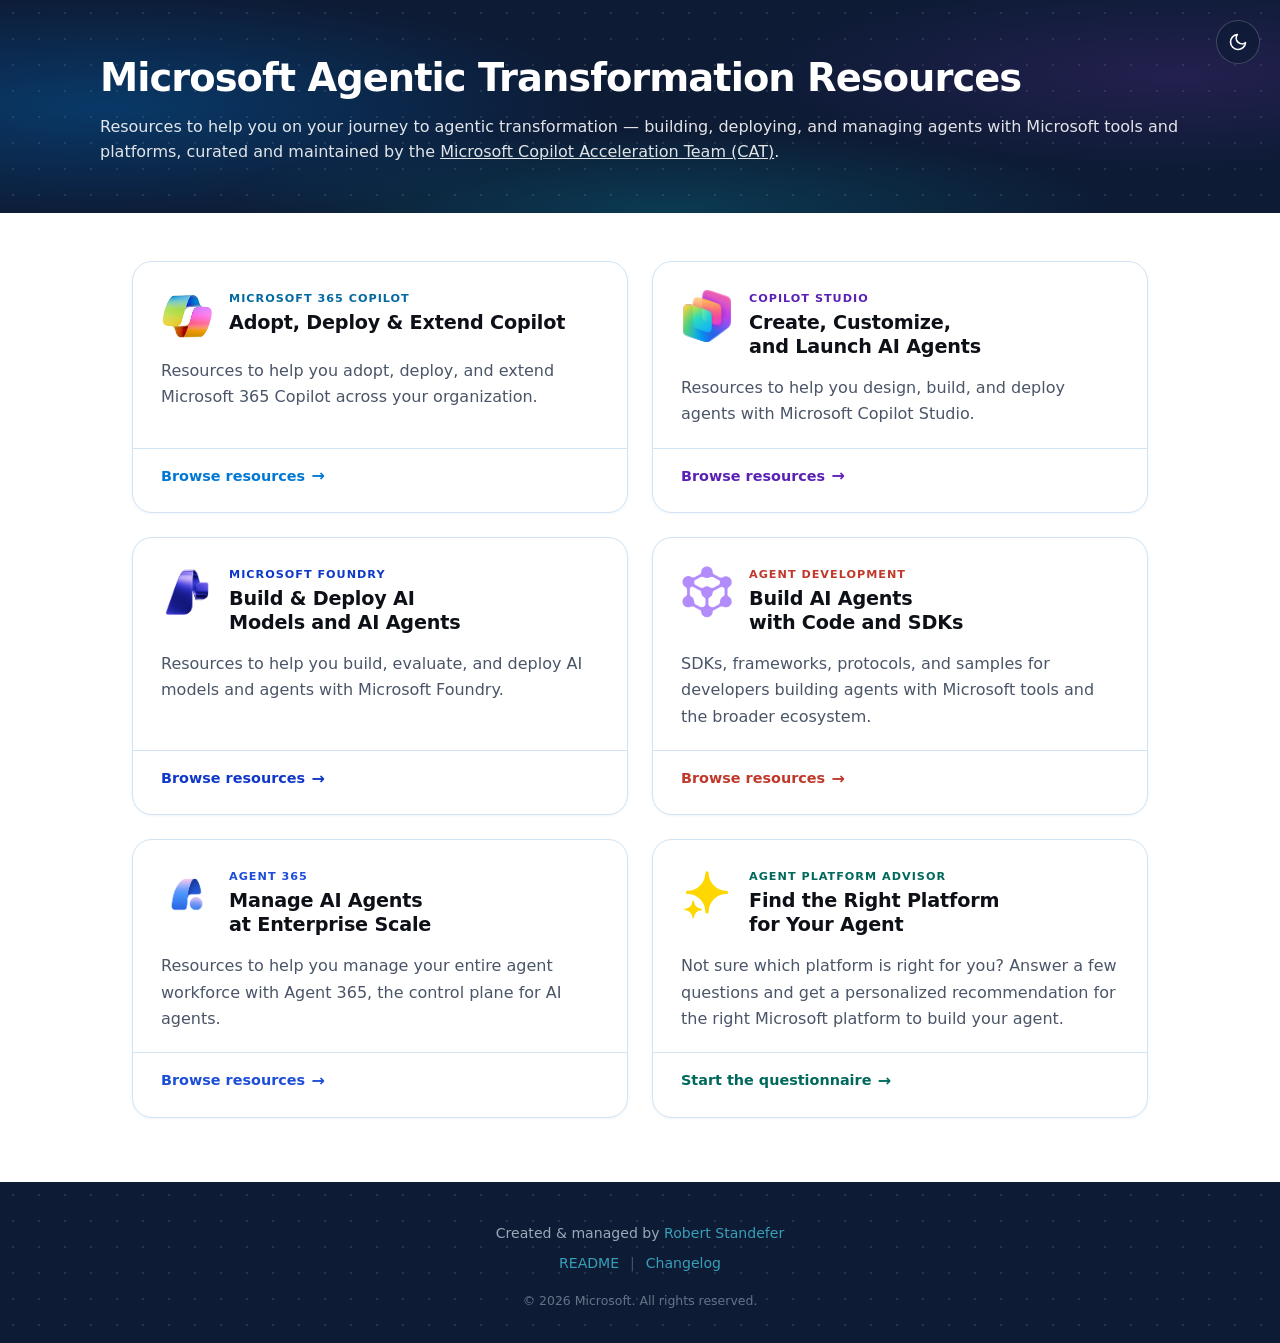
==== index.html @ a036c4fd "style(design): FINDING-002 — replace fake CTA pills with real link affordance The .cta-badge was a d" ====
<!DOCTYPE html>
<html lang="en">
<head>
  <meta charset="UTF-8" />
  <meta name="viewport" content="width=device-width, initial-scale=1.0" />
  <title>Microsoft Agent Resources</title>
  <meta name="description" content="Curated resources for Microsoft 365 Copilot, Copilot Studio, Agent 365, and agent developers." />

  <!-- Open Graph -->
  <meta property="og:type"        content="website" />
  <meta property="og:url"         content="https://microsoft.github.io/agent-resources/" />
  <meta property="og:site_name"   content="Microsoft Agent Resources" />
  <meta property="og:title"       content="Microsoft Agent Resources" />
  <meta property="og:description" content="Your one-stop hub for Microsoft AI agent resources. Transform your organization with Microsoft 365 Copilot, design and deploy custom agents with Copilot Studio, build and deploy AI models with Microsoft Foundry, build agents with SDKs and frameworks, and manage your entire agent workforce at enterprise scale with Agent 365." />
  <meta name="image" property="og:image"       content="https://microsoft.github.io/agent-resources/images/og-image-v2.png" />
  <meta property="og:image:width"  content="1200" />
  <meta property="og:image:height" content="630" />
  <meta property="og:image:alt"   content="Microsoft Agent Resources — Microsoft 365 Copilot, Copilot Studio, Microsoft Foundry, Agent Development, Agent 365" />
  <meta property="og:locale"      content="en_US" />

  <!-- Twitter Card -->
  <meta name="twitter:card"        content="summary_large_image" />
  <meta name="twitter:title"       content="Microsoft Agent Resources" />
  <meta name="twitter:description" content="Your one-stop hub for Microsoft AI agent resources. Transform your organization with Microsoft 365 Copilot, design and deploy custom agents with Copilot Studio, build and deploy AI models with Microsoft Foundry, build agents with SDKs and frameworks, and manage your entire agent workforce at enterprise scale with Agent 365." />
  <meta name="twitter:image"       content="https://microsoft.github.io/agent-resources/images/og-image-v2.png" />
  <meta name="twitter:image:alt"   content="Microsoft Agent Resources — Microsoft 365 Copilot, Copilot Studio, Microsoft Foundry, Agent Development, Agent 365" />
  <link rel="icon" href="favicon.ico" sizes="any" />
  <link rel="stylesheet" href="assets/css/styles.css" />
  <script src="assets/js/theme-toggle.js"></script>
  <script type="text/javascript">
    (function(c,l,a,r,i,t,y){
        c[a]=c[a]||function(){(c[a].q=c[a].q||[]).push(arguments)};
        t=l.createElement(r);t.async=1;t.src="https://www.clarity.ms/tag/"+i;
        y=l.getElementsByTagName(r)[0];y.parentNode.insertBefore(t,y);
    })(window, document, "clarity", "script", "vww8174qn2");
</script>
</head>
<body>

  <!-- Site Controls (theme toggle + menu) -->
  <div class="site-controls">
    <button id="theme-toggle" class="theme-toggle" aria-label="Switch to dark mode">
      <svg class="icon-moon" xmlns="http://www.w3.org/2000/svg" fill="none" viewBox="0 0 24 24" stroke="currentColor" stroke-width="2">
        <path stroke-linecap="round" stroke-linejoin="round" d="M21 12.79A9 9 0 1111.21 3a7 7 0 009.79 9.79z"/>
      </svg>
      <svg class="icon-sun" xmlns="http://www.w3.org/2000/svg" fill="none" viewBox="0 0 24 24" stroke="currentColor" stroke-width="2" style="display:none">
        <path stroke-linecap="round" stroke-linejoin="round" d="M12 3v1m0 16v1m8.66-13.66l-.71.71M4.05 19.95l-.71.71M21 12h-1M4 12H3m16.66 7.66l-.71-.71M4.05 4.05l-.71-.71M16 12a4 4 0 11-8 0 4 4 0 018 0z"/>
      </svg>
    </button>
  </div>

  <!-- Hero -->
  <header class="hero">
    <div class="hero-inner">
      <!-- <span class="hero-eyebrow">Microsoft Agent Resources</span>  -->
      <h1>Microsoft Agentic Transformation Resources</h1>
      <p>Resources to help you on your journey to agentic transformation &mdash; building, deploying, and managing agents with Microsoft tools and platforms,
        curated and maintained by the <a href="https://aka.ms/wearecat">Microsoft Copilot Acceleration Team (CAT)</a>.
      </p>
    </div>
  </header>

  <!-- Cards -->
  <main>
    

    <div class="cards">

      <!-- M365 Copilot -->
      <a class="card card-m365copilot" href="m365-copilot/" target="_blank" rel="noopener">
        <div class="card-body">
          <div class="card-header">
            <div class="card-icon"><img src="images/copilot-icon.png" alt="Microsoft 365 Copilot" /></div>
            <div class="card-title-group">
              <span class="card-eyebrow">Microsoft 365 Copilot</span>
              <h2 class="card-title">Adopt, Deploy &amp; Extend Copilot</h2>
            </div>
          </div>
          <p class="card-desc">
            Resources to help you adopt, deploy, and extend
Microsoft 365 Copilot across your organization. 
          </p>
        </div>
        <div class="card-cta">
          <span class="cta-link">Browse resources <span class="cta-arrow" aria-hidden="true">&rarr;</span></span>
        </div>
      </a>

      <!-- Copilot Studio -->
      <a class="card card-copilot-studio" href="copilot-studio/" target="_blank" rel="noopener">
        <div class="card-body">
          <div class="card-header">
            <div class="card-icon"><img src="images/copilot-studio-icon.png" alt="Copilot Studio" /></div>
            <div class="card-title-group">
              <span class="card-eyebrow">Copilot Studio</span>
              <h2 class="card-title">Create, Customize, and Launch AI Agents</h2>
            </div>
          </div>
          <p class="card-desc">
            Resources to help you design, build, and deploy agents with Microsoft Copilot Studio. 
          </p>
        </div>
        <div class="card-cta">
          <span class="cta-link">Browse resources <span class="cta-arrow" aria-hidden="true">&rarr;</span></span>
        </div>
      </a>

      <!-- Microsoft Foundry -->
      <a class="card card-foundry" href="microsoft-foundry/" target="_blank" rel="noopener">
        <div class="card-body">
          <div class="card-header">
            <div class="card-icon"><img src="images/foundry-icon.png" alt="Microsoft Foundry" /></div>
            <div class="card-title-group">
              <span class="card-eyebrow">Microsoft Foundry</span>
              <h2 class="card-title">Build &amp; Deploy AI Models and AI Agents</h2>
            </div>
          </div>
          <p class="card-desc">
            Resources to help you build, evaluate, and deploy AI models and agents with Microsoft Foundry.
          </p>
        </div>
        <div class="card-cta">
          <span class="cta-link">Browse resources <span class="cta-arrow" aria-hidden="true">&rarr;</span></span>
        </div>
      </a>

      <!-- Build Agents -->
      <a class="card card-build-agents" href="develop-agents/" target="_blank" rel="noopener">
        <div class="card-body">
          <div class="card-header">
            <div class="card-icon"><img src="images/agent-framework-icon.png" alt="Build AI Agents" /></div>
            <div class="card-title-group">
              <span class="card-eyebrow">Agent Development</span>
              <h2 class="card-title">Build AI Agents with Code and SDKs</h2>
            </div>
          </div>
          <p class="card-desc">
            SDKs, frameworks, protocols, and samples for developers building agents with Microsoft tools and the broader ecosystem.
          </p>
        </div>
        <div class="card-cta">
          <span class="cta-link">Browse resources <span class="cta-arrow" aria-hidden="true">&rarr;</span></span>
        </div>
      </a>

      <!-- Agent 365 -->
      <a class="card card-agent365" href="agent365/" target="_blank" rel="noopener">
        <div class="card-body">
          <div class="card-header">
            <div class="card-icon"><img src="images/agent365-icon.png" alt="Agent 365" /></div>
            <div class="card-title-group">
              <span class="card-eyebrow">Agent 365</span>
              <h2 class="card-title">Manage AI Agents at Enterprise Scale</h2>
            </div>
          </div>
          <p class="card-desc">
            Resources to help you manage your entire agent workforce with Agent 365, the control plane for AI agents.
          </p>
        </div>
        <div class="card-cta">
          <span class="cta-link">Browse resources <span class="cta-arrow" aria-hidden="true">&rarr;</span></span>
        </div>
      </a>

      <!-- Agent Platform Advisor -->
      <a class="card card-platform-advisor" href="https://microsoft.github.io/AgentPlatformAdvisor/" target="_blank" rel="noopener">
        <div class="card-body">
          <div class="card-header">
            <div class="card-icon">
              <svg width="52" height="52" viewBox="0 0 24 24" fill="#ffd700" xmlns="http://www.w3.org/2000/svg" aria-hidden="true">
                <path d="M12 1.5a.75.75 0 0 1 .75.75 8.25 8.25 0 0 0 8.25 8.25.75.75 0 0 1 0 1.5 8.25 8.25 0 0 0-8.25 8.25.75.75 0 0 1-1.5 0 8.25 8.25 0 0 0-8.25-8.25.75.75 0 0 1 0-1.5 8.25 8.25 0 0 0 8.25-8.25A.75.75 0 0 1 12 1.5zM5.625 15a.375.375 0 0 1 .375.375 3.375 3.375 0 0 0 3.375 3.375.375.375 0 0 1 0 .75A3.375 3.375 0 0 0 6 22.875a.375.375 0 0 1-.75 0A3.375 3.375 0 0 0 1.875 19.5a.375.375 0 0 1 0-.75A3.375 3.375 0 0 0 5.25 15.375.375.375 0 0 1 5.625 15z"/>
              </svg>
            </div>
            <div class="card-title-group">
              <span class="card-eyebrow">Agent Platform Advisor</span>
              <h2 class="card-title">Find the Right Platform for Your Agent</h2>
            </div>
          </div>
          <p class="card-desc">
            Not sure which platform is right for you? Answer a few questions and get a personalized recommendation for the right Microsoft platform to build your agent.
          </p>
        </div>
        <div class="card-cta">
          <span class="cta-link">Start the questionnaire <span class="cta-arrow" aria-hidden="true">&rarr;</span></span>
        </div>
      </a>

    </div>
  </main>

  <!-- Footer -->
  <footer>
    <p>Created & managed by <a href="https://www.linkedin.com/in/rstandefer/">Robert Standefer</a></p>
    <p class="footer-links"><a href="https://github.com/microsoft/agent-resources/blob/main/README.md" target="_blank" rel="noopener">README</a> <span class="link-sep">|</span> <a href="https://github.com/microsoft/agent-resources/blob/main/CHANGELOG.md" target="_blank" rel="noopener">Changelog</a></p>
    <p class="copyright">© 2026 Microsoft. All rights reserved.</p>
  </footer>

</body>
</html>
---- assets/css/styles.css ----
/* ── Reset & Base ── */
*, *::before, *::after { box-sizing: border-box; margin: 0; padding: 0; }

:root {
  --brand-deep:    #003d73;
  --brand-mid:     #0061a4;
  --brand-accent:  #0078d4;
  --brand-light:   #50e6ff;
  --teal-accent:   #00b7c3;
  --surface:       #ffffff;
  --surface-alt:   #f0f6ff;
  --surface-hover: #dceeff;
  --text:          #0d1117;
  --text-muted:    #4a5568;
  --text-on-dark:  #e8f4fd;
  --border:        #d0e4f5;
  --radius:        12px;
  --radius-lg:     20px;
  --shadow-sm:     0 1px 3px rgba(0,61,115,.06);
  --shadow-md:     0 4px 16px rgba(0,61,115,.08);
  --shadow-lg:     0 8px 32px rgba(0,61,115,.14);
  --transition:    .2s cubic-bezier(.4,0,.2,1);
  --space-1: .25rem;
  --space-2: .5rem;
  --space-3: .75rem;
  --space-4: 1rem;
  --space-5: 1.25rem;
  --space-6: 1.5rem;
  --space-7: 2rem;
  --space-8: 2.5rem;
  --space-9: 3rem;
  --space-10: 4rem;
  --text-xs: .7rem;
  --text-sm: .8rem;
  --text-base: .935rem;
  --text-md: 1rem;
  --text-lg: 1.1rem;
  --text-xl: 1.2rem;
  --text-2xl: 1.4rem;
}

html { scroll-behavior: smooth; }

body {
  font-family: 'Aptos', 'Segoe UI', system-ui, -apple-system, sans-serif;
  color: var(--text);
  line-height: 1.6;
  background: var(--surface);
  -webkit-font-smoothing: antialiased;
  min-height: 100vh;
  display: flex;
  flex-direction: column;
}

a { color: var(--brand-accent); text-decoration: none; transition: color var(--transition); }
a:hover { color: var(--brand-mid); }

/* Focus-visible for keyboard navigation */
a:focus-visible, button:focus-visible, input:focus-visible {
  outline: 2px solid var(--brand-accent);
  outline-offset: 2px;
  border-radius: 4px;
}

/* ── Hero ── */
.hero {
  background-color: #0d1b35;
  background-image: radial-gradient(circle, rgba(255,255,255,.11) 1px, transparent 1px);
  background-size: 26px 26px;
  color: #ffffff;
  padding: 3.5rem 2rem 3rem;
  text-align: left;
  position: relative;
  overflow: hidden;
}
.hero::before {
  content: '';
  position: absolute;
  inset: 0;
  background:
    radial-gradient(ellipse 65% 90% at 8%  50%, rgba(0,120,212,.32)  0%, transparent 60%),
    radial-gradient(ellipse 55% 75% at 92% 35%, rgba(92,45,145,.28)  0%, transparent 60%),
    radial-gradient(ellipse 60% 65% at 52% 98%, rgba(0,183,195,.2)   0%, transparent 58%);
  animation: auroraShift 14s ease-in-out infinite alternate;
  pointer-events: none;
}
@keyframes auroraShift {
  0%   { transform: scale(1)    translate(0,    0);   opacity: .8; }
  100% { transform: scale(1.1) translate(3%, 2%);    opacity: 1;  }
}
.hero-inner {
  position: relative;
  z-index: 1;
  max-width: 1080px;
  margin: 0 auto;
}
.hero-eyebrow {
  display: inline-block;
  font-size: .75rem;
  font-weight: 700;
  letter-spacing: .1em;
  text-transform: uppercase;
  background: rgba(255,255,255,.18);
  backdrop-filter: blur(6px);
  border: 1px solid rgba(255,255,255,.25);
  border-radius: 50px;
  padding: .3rem .9rem;
  margin-bottom: 1.1rem;
  color: rgba(255,255,255,.92);
}
.hero h1 {
  font-size: clamp(1.6rem, 4vw, 2.4rem);
  font-weight: 700;
  letter-spacing: -.025em;
  line-height: 1.15;
  margin-bottom: .85rem;
  color: #ffffff;
  text-wrap: balance;
}
.hero p {
  font-size: var(--text-md);
  opacity: .88;
  color: #ffffff;
}
.hero a { color: #ffffff; text-decoration: underline; }

/* ── Main ── */
main {
  flex: 1;
  max-width: 1080px;
  width: 100%;
  margin: 0 auto;
  padding: var(--space-9) var(--space-7) var(--space-10);
}

.section-label {
  font-size: .75rem;
  font-weight: 700;
  letter-spacing: .1em;
  text-transform: uppercase;
  color: var(--text-muted);
  text-align: center;
  margin-bottom: var(--space-7);
}

/* ── Resource Cards ── */
.cards {
  display: grid;
  grid-template-columns: repeat(auto-fit, minmax(300px, 1fr));
  gap: var(--space-6);
}

.card {
  display: flex;
  flex-direction: column;
  border: 1px solid var(--border);
  border-radius: var(--radius-lg);
  background: var(--surface);
  box-shadow: var(--shadow-sm);
  overflow: hidden;
  text-decoration: none;
  color: var(--text);
  transition: box-shadow var(--transition), transform var(--transition), border-color var(--transition);
  position: relative;
}
.card:hover {
  box-shadow: var(--shadow-lg);
  transform: translateY(-3px);
  border-color: rgba(0,120,212,.35);
  color: var(--text);
}

.card-body {
  padding: 1.75rem 1.75rem 1.25rem;
  flex: 1;
  display: flex;
  flex-direction: column;
  gap: var(--space-4);
}

.card-header {
  display: flex;
  align-items: flex-start;
  gap: var(--space-4);
}

.card-icon {
  width: 52px;
  height: 52px;
  border-radius: var(--radius);
  background: none;
  display: flex;
  align-items: center;
  justify-content: center;
  font-size: 1.5rem;
  flex-shrink: 0;
}
.card-icon img { width: 100%; height: 100%; object-fit: contain; }

.card-title-group {
  display: flex;
  flex-direction: column;
  gap: .2rem;
}
.card-eyebrow {
  font-size: var(--text-xs);
  font-weight: 700;
  letter-spacing: .09em;
  text-transform: uppercase;
}
.card-agent365          .card-eyebrow { color: #1d4ed8; }
.card-m365copilot       .card-eyebrow { color: #0369a1; }
.card-copilot-studio    .card-eyebrow { color: #5b21b6; }
.card-build-agents      .card-eyebrow { color: #c0392b; }
.card-foundry           .card-eyebrow { color: #1038c8; }
.card-platform-advisor  .card-eyebrow { color: #00695c; }

.card-title {
  font-size: var(--text-xl);
  font-weight: 700;
  line-height: 1.25;
  letter-spacing: -.01em;
  color: var(--text);
  text-wrap: balance;
}

.card-desc {
  font-size: 1rem;
  color: var(--text-muted);
  line-height: 1.65;
}

/* Card footer / CTA */
.card-cta {
  padding: 1rem 1.75rem 1.5rem;
  display: flex;
  align-items: center;
  justify-content: space-between;
  border-top: 1px solid var(--border);
}
.cta-link {
  font-size: .9rem;
  font-weight: 600;
  display: flex;
  align-items: center;
  gap: .4rem;
  transition: gap var(--transition), color var(--transition);
}
.card-agent365       .cta-link { color: #1d4ed8; }
.card-m365copilot    .cta-link { color: var(--brand-accent); }
.card-copilot-studio .cta-link { color: #5b21b6; }
.card-build-agents   .cta-link { color: #c0392b; }
.card-foundry        .cta-link { color: #1038c8; }
.card-platform-advisor .cta-link { color: #00695c; }
.card:hover .cta-link { gap: .7rem; }

.cta-arrow {
  display: inline-block;
  font-size: var(--text-md);
  line-height: 1;
}

/* ── Footer ── */
footer {
  background-color: #0d1b35;
  background-image: radial-gradient(circle, rgba(255,255,255,.11) 1px, transparent 1px);
  background-size: 26px 26px;
  color: var(--text-on-dark);
  text-align: center;
  padding: 2.5rem 2rem 2rem;
  position: relative;
}
footer p { opacity: .65; font-size: .88rem; }
footer a { color: var(--brand-light); padding: .25rem 0; }
footer a:hover { color: #fff; }
footer .footer-links { margin-top: .5rem; }
footer .footer-links .link-sep { opacity: .4; margin: 0 .4rem; }
footer .copyright { margin-top: 1rem; font-size: .78rem; opacity: .4; }

/* ── Site Controls ── */
.site-controls {
  position: fixed;
  top: 1.25rem;
  right: 1.25rem;
  z-index: 1000;
  display: flex;
  align-items: center;
  gap: .5rem;
}

/* ── Theme Toggle ── */
.theme-toggle {
  background: rgba(13, 27, 53, .7);
  backdrop-filter: blur(8px);
  border: 1px solid rgba(255,255,255,.2);
  border-radius: 50%;
  width: 44px;
  height: 44px;
  display: flex;
  align-items: center;
  justify-content: center;
  cursor: pointer;
  transition: background var(--transition), border-color var(--transition), transform var(--transition);
  color: #ffffff;
}
.theme-toggle:hover {
  background: rgba(13, 27, 53, .9);
  border-color: rgba(255,255,255,.35);
  transform: scale(1.05);
}
.theme-toggle svg {
  width: 20px;
  height: 20px;
}

/* ── Dark Mode ── */
[data-theme="dark"] {
  --surface:       #1a1a2e;
  --surface-alt:   #16213e;
  --surface-hover: #1f2b47;
  --text:          #e2e8f0;
  --text-muted:    #a0aec0;
  --text-on-dark:  #e8f4fd;
  --border:        #2d3748;
  --shadow-sm:     0 1px 3px rgba(0,0,0,.2);
  --shadow-md:     0 4px 16px rgba(0,0,0,.3);
  --shadow-lg:     0 8px 32px rgba(0,0,0,.4);
}

[data-theme="dark"] body {
  background: #0f0f1a;
}

[data-theme="dark"] a {
  color: #60a5fa;
}
[data-theme="dark"] a:hover {
  color: #93c5fd;
}
[data-theme="dark"] .hero a {
  color: #ffffff;
}

[data-theme="dark"] .card {
  background: var(--surface);
  border-color: var(--border);
}
[data-theme="dark"] .card:hover {
  border-color: rgba(0,120,212,.5);
}

[data-theme="dark"] .card-title {
  color: #f1f5f9;
}

[data-theme="dark"] .card-cta {
  border-top-color: var(--border);
}

[data-theme="dark"] .card-agent365          .cta-link { color: #93b5f5; }
[data-theme="dark"] .card-m365copilot       .cta-link { color: #7dd3fc; }
[data-theme="dark"] .card-copilot-studio    .cta-link { color: #c4b5fd; }
[data-theme="dark"] .card-build-agents      .cta-link { color: #fca5a5; }
[data-theme="dark"] .card-foundry           .cta-link { color: #93b5f5; }
[data-theme="dark"] .card-platform-advisor  .cta-link { color: #6ee7b7; }

[data-theme="dark"] .card-agent365          .card-eyebrow { color: #93b5f5; }
[data-theme="dark"] .card-m365copilot       .card-eyebrow { color: #7dd3fc; }
[data-theme="dark"] .card-copilot-studio    .card-eyebrow { color: #c4b5fd; }
[data-theme="dark"] .card-build-agents      .card-eyebrow { color: #fca5a5; }
[data-theme="dark"] .card-foundry           .card-eyebrow { color: #93b5f5; }
[data-theme="dark"] .card-platform-advisor  .card-eyebrow { color: #6ee7b7; }

[data-theme="dark"] .theme-toggle {
  background: rgba(0,0,0,.3);
  border-color: rgba(255,255,255,.15);
  color: #e2e8f0;
}
[data-theme="dark"] .theme-toggle:hover {
  background: rgba(0,0,0,.5);
  border-color: rgba(255,255,255,.3);
}

[data-theme="dark"] .hero::before {
  background:
    radial-gradient(ellipse 65% 90% at 8%  50%, rgba(0,120,212,.32)  0%, transparent 60%),
    radial-gradient(ellipse 55% 75% at 92% 35%, rgba(0,183,195,.28)  0%, transparent 60%),
    radial-gradient(ellipse 60% 65% at 52% 98%, rgba(0,183,195,.2)   0%, transparent 58%);
}

/* ── Responsive ── */
@media (max-width: 640px) {
  .hero { padding: 2rem 1.25rem 1.75rem; }
  main { padding: var(--space-7) var(--space-4) var(--space-9); }
  .cards { grid-template-columns: 1fr; }
}

@media (min-width: 1020px) {
  .cards { grid-template-columns: repeat(2, 1fr); }
}

@media (prefers-reduced-motion: reduce) {
  .hero::before { animation: none; }
  .card { transition: none; }
}
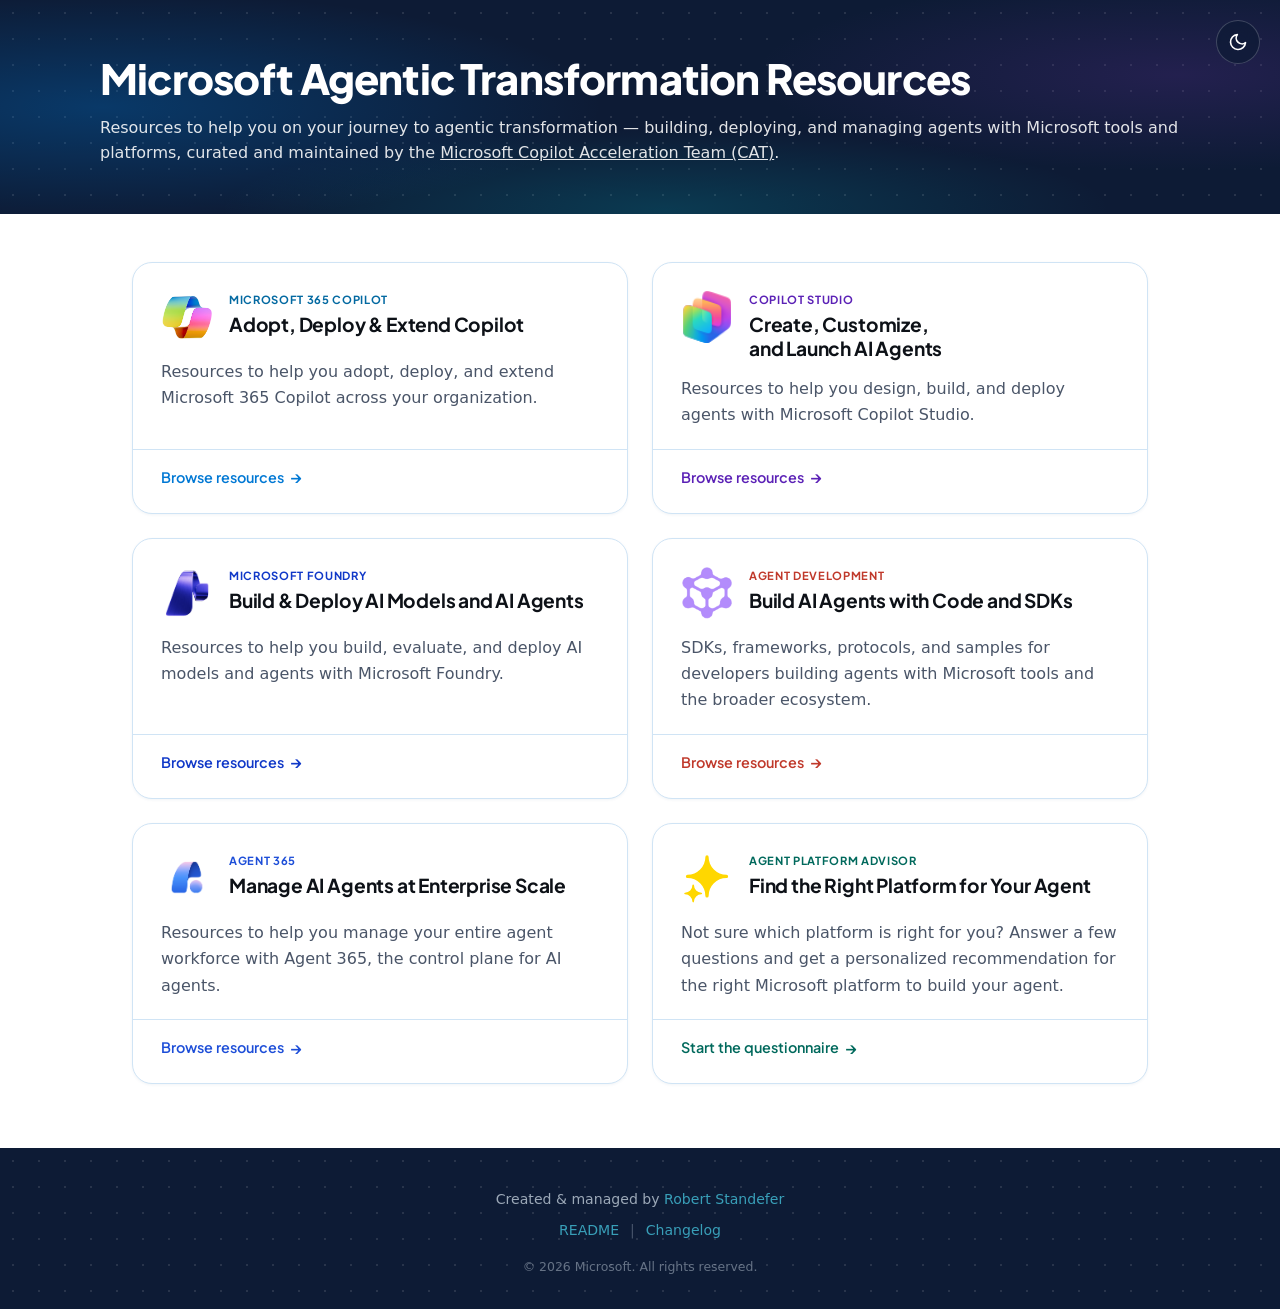
==== commit 2e500e88: "style(design): FINDING-003 — load Plus Jakarta Sans as the display typeface Headings, card titles, e" ====
--- a/index.html
+++ b/index.html
@@ -25,6 +25,9 @@
   <meta name="twitter:image"       content="https://microsoft.github.io/agent-resources/images/og-image-v2.png" />
   <meta name="twitter:image:alt"   content="Microsoft Agent Resources — Microsoft 365 Copilot, Copilot Studio, Microsoft Foundry, Agent Development, Agent 365" />
   <link rel="icon" href="favicon.ico" sizes="any" />
+  <link rel="preconnect" href="https://fonts.googleapis.com" />
+  <link rel="preconnect" href="https://fonts.gstatic.com" crossorigin />
+  <link rel="stylesheet" href="https://fonts.googleapis.com/css2?family=Plus+Jakarta+Sans:wght@600;700;800&display=swap" />
   <link rel="stylesheet" href="assets/css/styles.css" />
   <script src="assets/js/theme-toggle.js"></script>
   <script type="text/javascript">
--- a/assets/css/styles.css
+++ b/assets/css/styles.css
@@ -2,6 +2,8 @@
 *, *::before, *::after { box-sizing: border-box; margin: 0; padding: 0; }
 
 :root {
+  --font-display: 'Plus Jakarta Sans', 'Aptos', 'Segoe UI', system-ui, sans-serif;
+  --font-body:    'Aptos', 'Segoe UI', system-ui, -apple-system, sans-serif;
   --brand-deep:    #003d73;
   --brand-mid:     #0061a4;
   --brand-accent:  #0078d4;
@@ -42,7 +44,7 @@
 html { scroll-behavior: smooth; }
 
 body {
-  font-family: 'Aptos', 'Segoe UI', system-ui, -apple-system, sans-serif;
+  font-family: var(--font-body);
   color: var(--text);
   line-height: 1.6;
   background: var(--surface);
@@ -109,10 +111,11 @@
   color: rgba(255,255,255,.92);
 }
 .hero h1 {
-  font-size: clamp(1.6rem, 4vw, 2.4rem);
-  font-weight: 700;
-  letter-spacing: -.025em;
-  line-height: 1.15;
+  font-family: var(--font-display);
+  font-size: clamp(1.75rem, 4vw, 2.6rem);
+  font-weight: 800;
+  letter-spacing: -.02em;
+  line-height: 1.08;
   margin-bottom: .85rem;
   color: #ffffff;
   text-wrap: balance;
@@ -134,13 +137,14 @@
 }
 
 .section-label {
+  font-family: var(--font-display);
   font-size: .75rem;
   font-weight: 700;
-  letter-spacing: .1em;
+  letter-spacing: .06em;
   text-transform: uppercase;
   color: var(--text-muted);
-  text-align: center;
-  margin-bottom: var(--space-7);
+  text-align: left;
+  margin-bottom: var(--space-5);
 }
 
 /* ── Resource Cards ── */
@@ -203,9 +207,10 @@
   gap: .2rem;
 }
 .card-eyebrow {
+  font-family: var(--font-display);
   font-size: var(--text-xs);
   font-weight: 700;
-  letter-spacing: .09em;
+  letter-spacing: .06em;
   text-transform: uppercase;
 }
 .card-agent365          .card-eyebrow { color: #1d4ed8; }
@@ -216,6 +221,7 @@
 .card-platform-advisor  .card-eyebrow { color: #00695c; }
 
 .card-title {
+  font-family: var(--font-display);
   font-size: var(--text-xl);
   font-weight: 700;
   line-height: 1.25;
@@ -239,6 +245,7 @@
   border-top: 1px solid var(--border);
 }
 .cta-link {
+  font-family: var(--font-display);
   font-size: .9rem;
   font-weight: 600;
   display: flex;
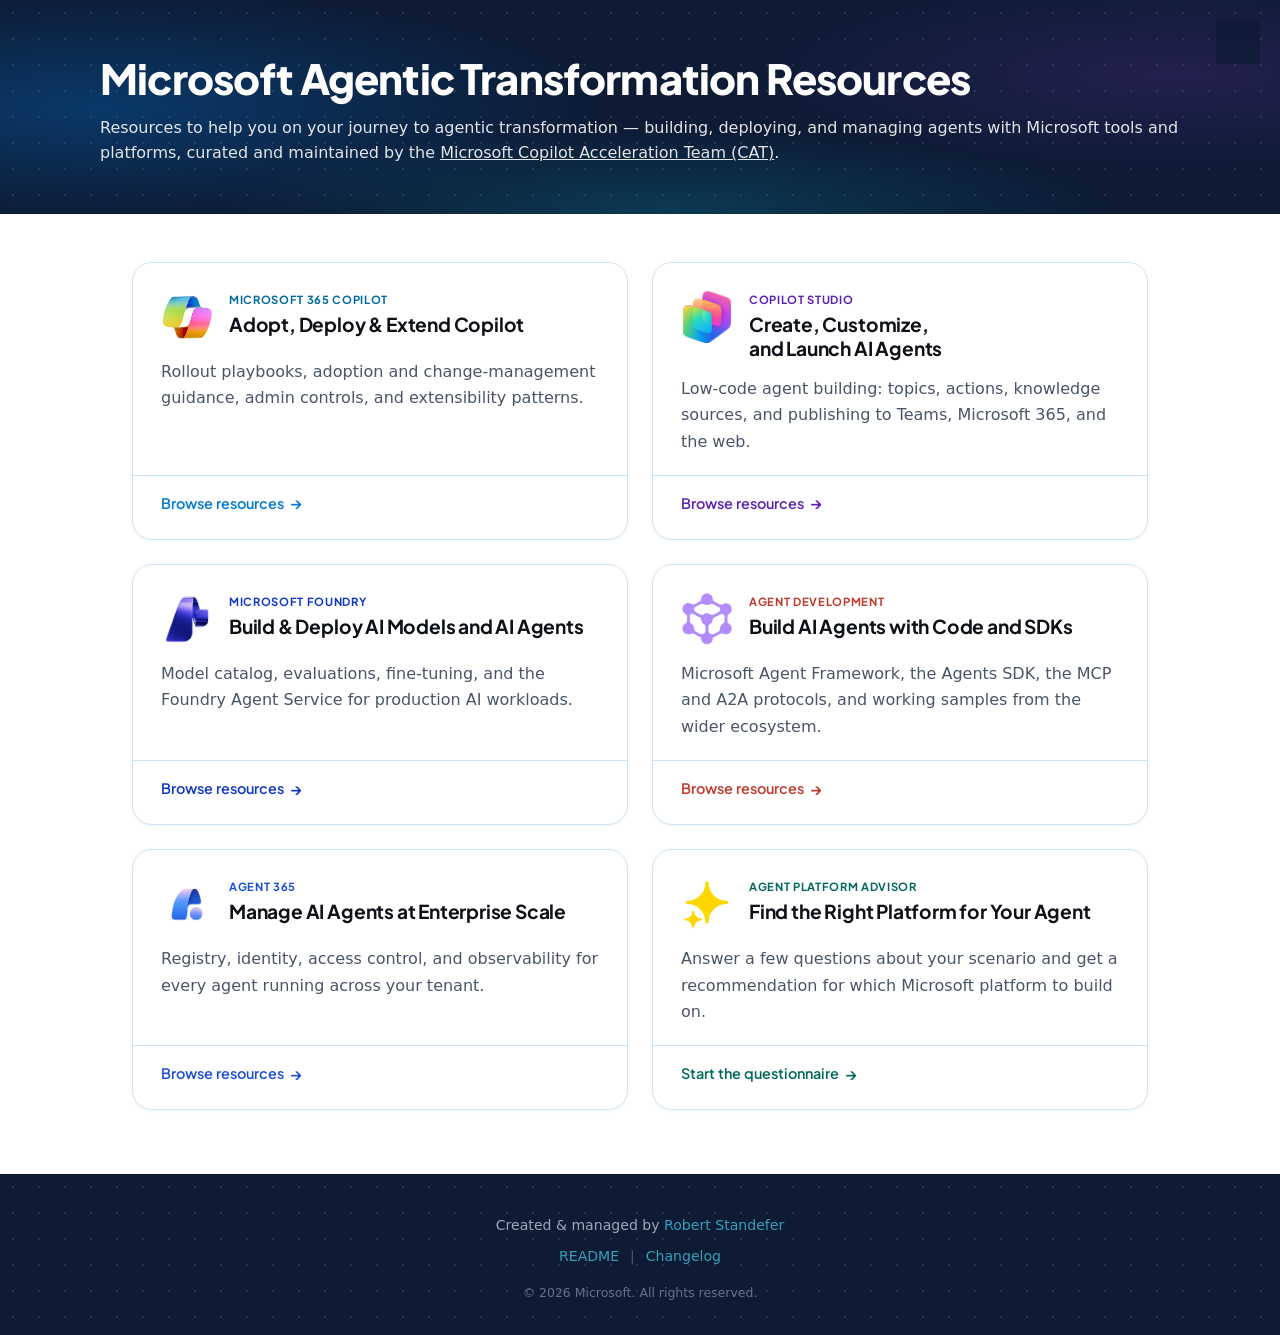
==== commit 890168f1: "style(design): FINDING-004 — rewrite templated card copy Four of six descriptions opened with the sa" ====
--- a/index.html
+++ b/index.html
@@ -80,8 +80,7 @@
             </div>
           </div>
           <p class="card-desc">
-            Resources to help you adopt, deploy, and extend
-Microsoft 365 Copilot across your organization. 
+            Rollout playbooks, adoption and change-management guidance, admin controls, and extensibility patterns.
           </p>
         </div>
         <div class="card-cta">
@@ -100,7 +99,7 @@
             </div>
           </div>
           <p class="card-desc">
-            Resources to help you design, build, and deploy agents with Microsoft Copilot Studio. 
+            Low-code agent building: topics, actions, knowledge sources, and publishing to Teams, Microsoft 365, and the web.
           </p>
         </div>
         <div class="card-cta">
@@ -119,7 +118,7 @@
             </div>
           </div>
           <p class="card-desc">
-            Resources to help you build, evaluate, and deploy AI models and agents with Microsoft Foundry.
+            Model catalog, evaluations, fine-tuning, and the Foundry Agent Service for production AI workloads.
           </p>
         </div>
         <div class="card-cta">
@@ -138,7 +137,7 @@
             </div>
           </div>
           <p class="card-desc">
-            SDKs, frameworks, protocols, and samples for developers building agents with Microsoft tools and the broader ecosystem.
+            Microsoft Agent Framework, the Agents SDK, the MCP and A2A protocols, and working samples from the wider ecosystem.
           </p>
         </div>
         <div class="card-cta">
@@ -157,7 +156,7 @@
             </div>
           </div>
           <p class="card-desc">
-            Resources to help you manage your entire agent workforce with Agent 365, the control plane for AI agents.
+            Registry, identity, access control, and observability for every agent running across your tenant.
           </p>
         </div>
         <div class="card-cta">
@@ -180,7 +179,7 @@
             </div>
           </div>
           <p class="card-desc">
-            Not sure which platform is right for you? Answer a few questions and get a personalized recommendation for the right Microsoft platform to build your agent.
+            Answer a few questions about your scenario and get a recommendation for which Microsoft platform to build on.
           </p>
         </div>
         <div class="card-cta">
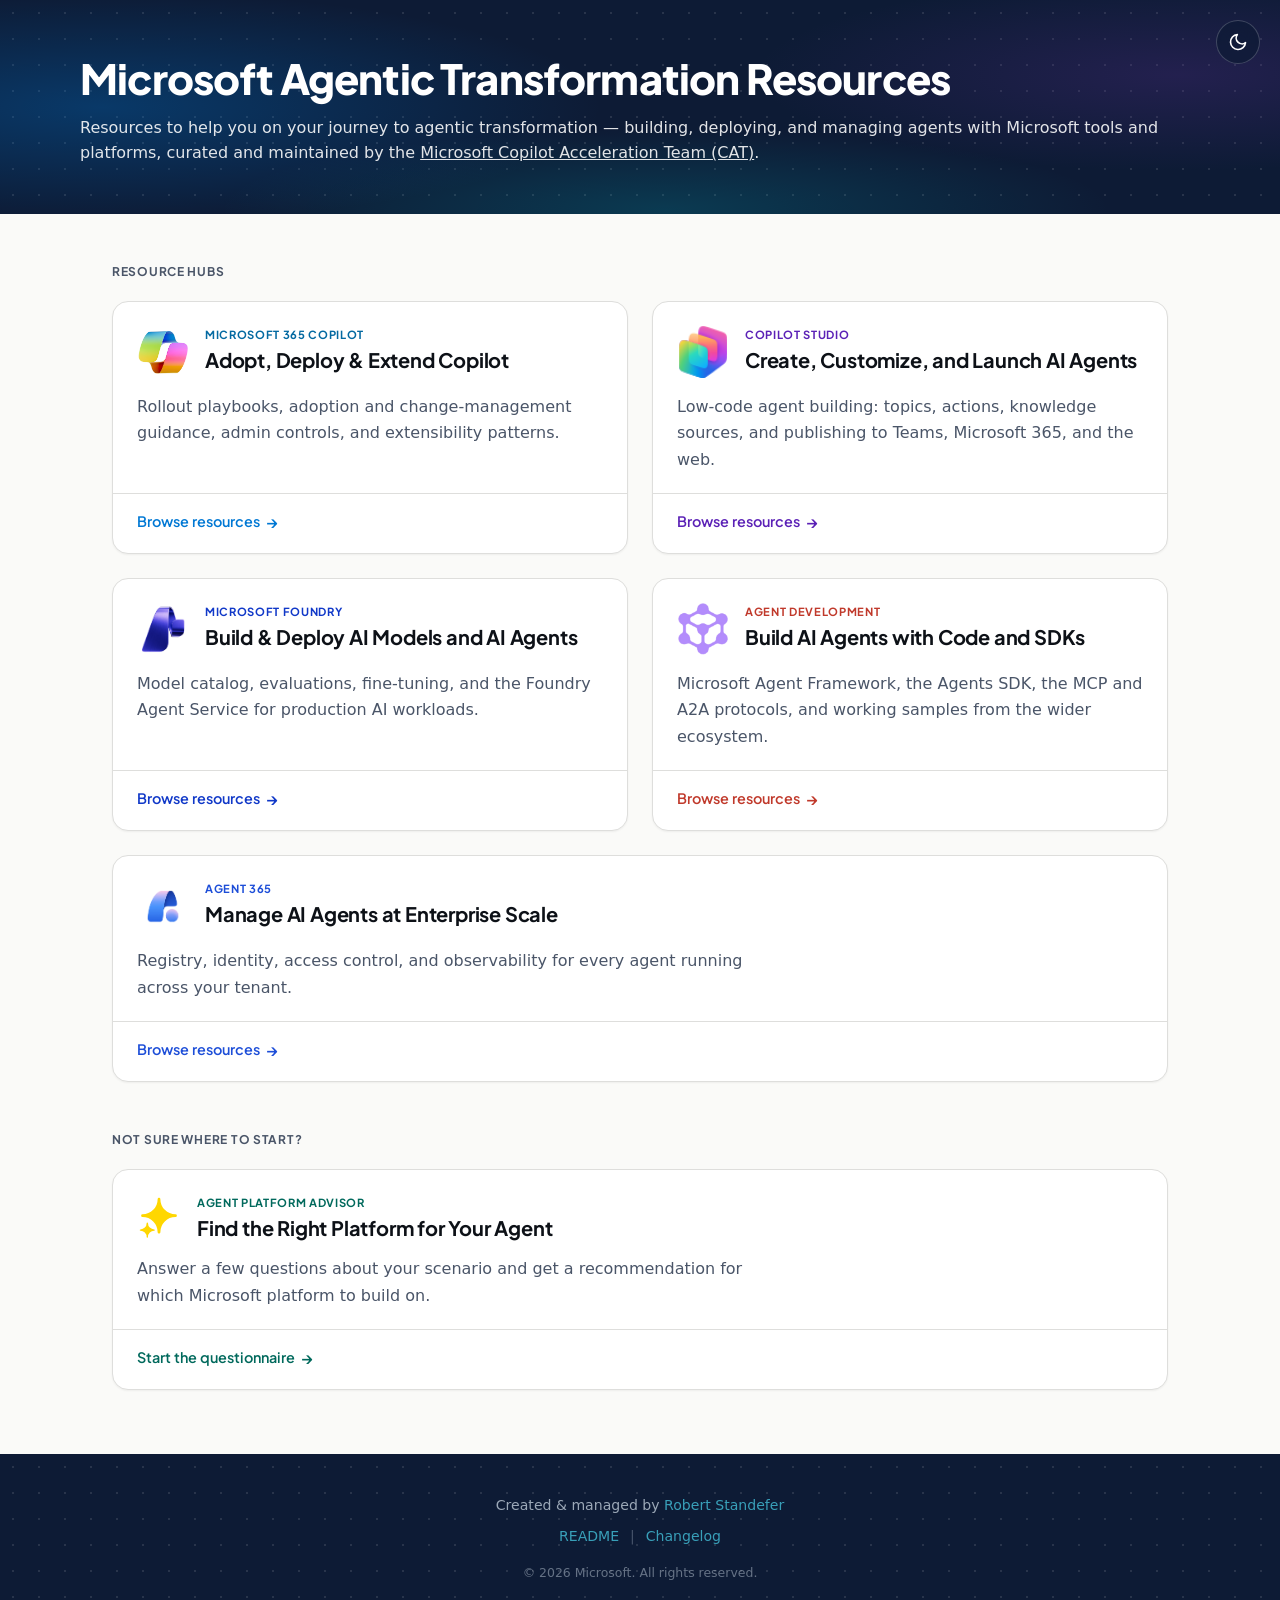
==== commit f79e3977: "style(design): FINDING-006 — give the Platform Advisor its own tier Six visually identical cards gav" ====
--- a/index.html
+++ b/index.html
@@ -65,7 +65,7 @@
 
   <!-- Cards -->
   <main>
-    
+    <p class="section-label">Resource hubs</p>
 
     <div class="cards">
 
@@ -164,30 +164,32 @@
         </div>
       </a>
 
-      <!-- Agent Platform Advisor -->
-      <a class="card card-platform-advisor" href="https://microsoft.github.io/AgentPlatformAdvisor/" target="_blank" rel="noopener">
-        <div class="card-body">
-          <div class="card-header">
-            <div class="card-icon">
-              <svg width="52" height="52" viewBox="0 0 24 24" fill="#ffd700" xmlns="http://www.w3.org/2000/svg" aria-hidden="true">
-                <path d="M12 1.5a.75.75 0 0 1 .75.75 8.25 8.25 0 0 0 8.25 8.25.75.75 0 0 1 0 1.5 8.25 8.25 0 0 0-8.25 8.25.75.75 0 0 1-1.5 0 8.25 8.25 0 0 0-8.25-8.25.75.75 0 0 1 0-1.5 8.25 8.25 0 0 0 8.25-8.25A.75.75 0 0 1 12 1.5zM5.625 15a.375.375 0 0 1 .375.375 3.375 3.375 0 0 0 3.375 3.375.375.375 0 0 1 0 .75A3.375 3.375 0 0 0 6 22.875a.375.375 0 0 1-.75 0A3.375 3.375 0 0 0 1.875 19.5a.375.375 0 0 1 0-.75A3.375 3.375 0 0 0 5.25 15.375.375.375 0 0 1 5.625 15z"/>
-              </svg>
-            </div>
-            <div class="card-title-group">
-              <span class="card-eyebrow">Agent Platform Advisor</span>
-              <h2 class="card-title">Find the Right Platform for Your Agent</h2>
-            </div>
-          </div>
-          <p class="card-desc">
-            Answer a few questions about your scenario and get a recommendation for which Microsoft platform to build on.
-          </p>
-        </div>
-        <div class="card-cta">
-          <span class="cta-link">Start the questionnaire <span class="cta-arrow" aria-hidden="true">&rarr;</span></span>
-        </div>
-      </a>
-
     </div>
+
+    <p class="section-label section-label-standalone">Not sure where to start?</p>
+
+    <!-- Agent Platform Advisor -->
+    <a class="card card-wide card-platform-advisor" href="https://microsoft.github.io/AgentPlatformAdvisor/" target="_blank" rel="noopener">
+      <div class="card-body">
+        <div class="card-header">
+          <div class="card-icon">
+            <svg width="52" height="52" viewBox="0 0 24 24" fill="#ffd700" xmlns="http://www.w3.org/2000/svg" aria-hidden="true">
+              <path d="M12 1.5a.75.75 0 0 1 .75.75 8.25 8.25 0 0 0 8.25 8.25.75.75 0 0 1 0 1.5 8.25 8.25 0 0 0-8.25 8.25.75.75 0 0 1-1.5 0 8.25 8.25 0 0 0-8.25-8.25.75.75 0 0 1 0-1.5 8.25 8.25 0 0 0 8.25-8.25A.75.75 0 0 1 12 1.5zM5.625 15a.375.375 0 0 1 .375.375 3.375 3.375 0 0 0 3.375 3.375.375.375 0 0 1 0 .75A3.375 3.375 0 0 0 6 22.875a.375.375 0 0 1-.75 0A3.375 3.375 0 0 0 1.875 19.5a.375.375 0 0 1 0-.75A3.375 3.375 0 0 0 5.25 15.375.375.375 0 0 1 5.625 15z"/>
+            </svg>
+          </div>
+          <div class="card-title-group">
+            <span class="card-eyebrow">Agent Platform Advisor</span>
+            <h2 class="card-title">Find the Right Platform for Your Agent</h2>
+          </div>
+        </div>
+        <p class="card-desc">
+          Answer a few questions about your scenario and get a recommendation for which Microsoft platform to build on.
+        </p>
+      </div>
+      <div class="card-cta">
+        <span class="cta-link">Start the questionnaire <span class="cta-arrow" aria-hidden="true">&rarr;</span></span>
+      </div>
+    </a>
   </main>
 
   <!-- Footer -->
--- a/assets/css/styles.css
+++ b/assets/css/styles.css
@@ -9,19 +9,23 @@
   --brand-accent:  #0078d4;
   --brand-light:   #50e6ff;
   --teal-accent:   #00b7c3;
-  --surface:       #ffffff;
-  --surface-alt:   #f0f6ff;
-  --surface-hover: #dceeff;
+  --surface:       #fafaf8;
+  --surface-card:  #ffffff;
+  --surface-alt:   #f0f0ee;
+  --surface-hover: #e8e8e6;
   --text:          #0d1117;
   --text-muted:    #4a5568;
+  --text-subtle:   #718096;
   --text-on-dark:  #e8f4fd;
-  --border:        #d0e4f5;
-  --radius:        12px;
-  --radius-lg:     20px;
-  --shadow-sm:     0 1px 3px rgba(0,61,115,.06);
-  --shadow-md:     0 4px 16px rgba(0,61,115,.08);
-  --shadow-lg:     0 8px 32px rgba(0,61,115,.14);
-  --transition:    .2s cubic-bezier(.4,0,.2,1);
+  --border:        #dededc;
+  --border-strong: #c0c0bc;
+  --radius-sm:     6px;
+  --radius:        10px;
+  --radius-lg:     16px;
+  --shadow-sm:     0 1px 2px rgba(0,0,0,.05);
+  --shadow-md:     0 3px 12px rgba(0,0,0,.07);
+  --shadow-lg:     0 8px 28px rgba(0,0,0,.10);
+  --transition:    .18s cubic-bezier(.4,0,.2,1);
   --space-1: .25rem;
   --space-2: .5rem;
   --space-3: .75rem;
@@ -37,8 +41,10 @@
   --text-base: .935rem;
   --text-md: 1rem;
   --text-lg: 1.1rem;
-  --text-xl: 1.2rem;
-  --text-2xl: 1.4rem;
+  --text-xl: 1.25rem;
+  --text-2xl: 1.5rem;
+  --text-3xl: 1.875rem;
+  --text-4xl: 2.25rem;
 }
 
 html { scroll-behavior: smooth; }
@@ -93,7 +99,7 @@
 .hero-inner {
   position: relative;
   z-index: 1;
-  max-width: 1080px;
+  max-width: 1120px;
   margin: 0 auto;
 }
 .hero-eyebrow {
@@ -130,7 +136,7 @@
 /* ── Main ── */
 main {
   flex: 1;
-  max-width: 1080px;
+  max-width: 1120px;
   width: 100%;
   margin: 0 auto;
   padding: var(--space-9) var(--space-7) var(--space-10);
@@ -159,7 +165,7 @@
   flex-direction: column;
   border: 1px solid var(--border);
   border-radius: var(--radius-lg);
-  background: var(--surface);
+  background: var(--surface-card);
   box-shadow: var(--shadow-sm);
   overflow: hidden;
   text-decoration: none;
@@ -170,12 +176,25 @@
 .card:hover {
   box-shadow: var(--shadow-lg);
   transform: translateY(-3px);
-  border-color: rgba(0,120,212,.35);
+  border-color: var(--border-strong);
   color: var(--text);
 }
 
+.section-label-standalone {
+  margin-top: var(--space-9);
+}
+
+/* Wide card — for tools, not resource indexes */
+.card-wide .card-desc {
+  max-width: 60ch;
+}
+@media (min-width: 720px) {
+  .card-wide .card-header { align-items: center; }
+  .card-wide .card-icon { width: 44px; height: 44px; }
+}
+
 .card-body {
-  padding: 1.75rem 1.75rem 1.25rem;
+  padding: var(--space-6) var(--space-6) var(--space-5);
   flex: 1;
   display: flex;
   flex-direction: column;
@@ -238,7 +257,7 @@
 
 /* Card footer / CTA */
 .card-cta {
-  padding: 1rem 1.75rem 1.5rem;
+  padding: var(--space-4) var(--space-6) var(--space-5);
   display: flex;
   align-items: center;
   justify-content: space-between;
@@ -322,20 +341,23 @@
 
 /* ── Dark Mode ── */
 [data-theme="dark"] {
-  --surface:       #1a1a2e;
-  --surface-alt:   #16213e;
-  --surface-hover: #1f2b47;
-  --text:          #e2e8f0;
-  --text-muted:    #a0aec0;
+  --surface:       #111110;
+  --surface-card:  #1c1c1a;
+  --surface-alt:   #1c1c1a;
+  --surface-hover: #262624;
+  --text:          #f0f0ee;
+  --text-muted:    #a0a098;
+  --text-subtle:   #6a6a64;
   --text-on-dark:  #e8f4fd;
-  --border:        #2d3748;
-  --shadow-sm:     0 1px 3px rgba(0,0,0,.2);
-  --shadow-md:     0 4px 16px rgba(0,0,0,.3);
-  --shadow-lg:     0 8px 32px rgba(0,0,0,.4);
+  --border:        #2a2a28;
+  --border-strong: #3a3a38;
+  --shadow-sm:     0 1px 2px rgba(0,0,0,.4);
+  --shadow-md:     0 3px 12px rgba(0,0,0,.5);
+  --shadow-lg:     0 8px 28px rgba(0,0,0,.6);
 }
 
 [data-theme="dark"] body {
-  background: #0f0f1a;
+  background: var(--surface);
 }
 
 [data-theme="dark"] a {
@@ -349,15 +371,15 @@
 }
 
 [data-theme="dark"] .card {
-  background: var(--surface);
+  background: var(--surface-card);
   border-color: var(--border);
 }
 [data-theme="dark"] .card:hover {
-  border-color: rgba(0,120,212,.5);
+  border-color: var(--border-strong);
 }
 
 [data-theme="dark"] .card-title {
-  color: #f1f5f9;
+  color: var(--text);
 }
 
 [data-theme="dark"] .card-cta {
@@ -404,6 +426,9 @@
 
 @media (min-width: 1020px) {
   .cards { grid-template-columns: repeat(2, 1fr); }
+  /* Odd card count would leave a hole; let the last one run the full width. */
+  .cards > :last-child:nth-child(odd) { grid-column: 1 / -1; }
+  .cards > :last-child:nth-child(odd) .card-desc { max-width: 60ch; }
 }
 
 @media (prefers-reduced-motion: reduce) {
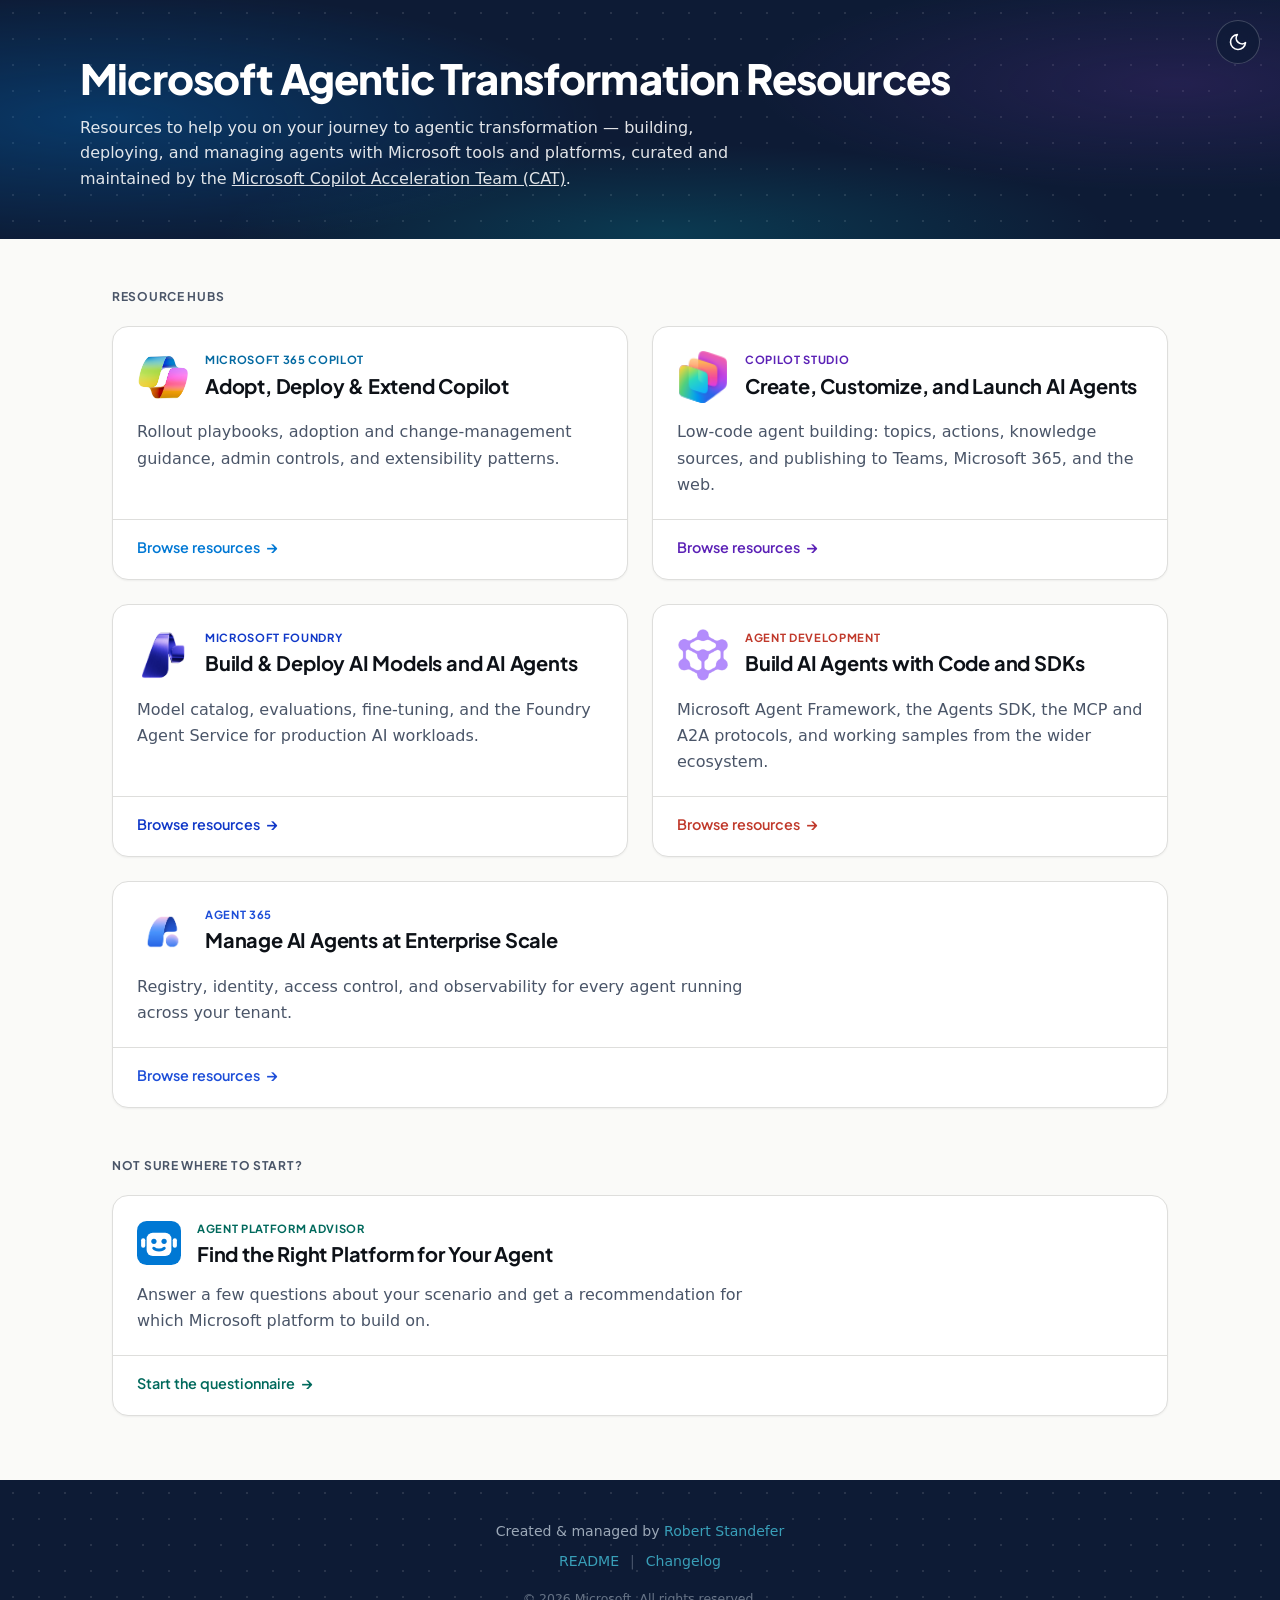
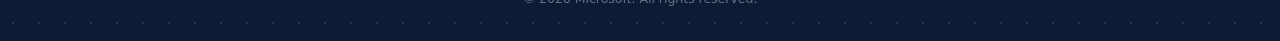
==== commit ce75f545: "style(design): use the Agent Platform Advisor site's own icon The card used a generic gold sparkle g" ====
--- a/index.html
+++ b/index.html
@@ -172,11 +172,7 @@
     <a class="card card-wide card-platform-advisor" href="https://microsoft.github.io/AgentPlatformAdvisor/" target="_blank" rel="noopener">
       <div class="card-body">
         <div class="card-header">
-          <div class="card-icon">
-            <svg width="52" height="52" viewBox="0 0 24 24" fill="#ffd700" xmlns="http://www.w3.org/2000/svg" aria-hidden="true">
-              <path d="M12 1.5a.75.75 0 0 1 .75.75 8.25 8.25 0 0 0 8.25 8.25.75.75 0 0 1 0 1.5 8.25 8.25 0 0 0-8.25 8.25.75.75 0 0 1-1.5 0 8.25 8.25 0 0 0-8.25-8.25.75.75 0 0 1 0-1.5 8.25 8.25 0 0 0 8.25-8.25A.75.75 0 0 1 12 1.5zM5.625 15a.375.375 0 0 1 .375.375 3.375 3.375 0 0 0 3.375 3.375.375.375 0 0 1 0 .75A3.375 3.375 0 0 0 6 22.875a.375.375 0 0 1-.75 0A3.375 3.375 0 0 0 1.875 19.5a.375.375 0 0 1 0-.75A3.375 3.375 0 0 0 5.25 15.375.375.375 0 0 1 5.625 15z"/>
-            </svg>
-          </div>
+          <div class="card-icon"><img src="images/agent-platform-advisor-icon.svg" alt="Agent Platform Advisor" /></div>
           <div class="card-title-group">
             <span class="card-eyebrow">Agent Platform Advisor</span>
             <h2 class="card-title">Find the Right Platform for Your Agent</h2>
--- a/assets/css/styles.css
+++ b/assets/css/styles.css
@@ -128,8 +128,10 @@
 }
 .hero p {
   font-size: var(--text-md);
+  max-width: 68ch;
   opacity: .88;
   color: #ffffff;
+  text-wrap: pretty;
 }
 .hero a { color: #ffffff; text-decoration: underline; }
 
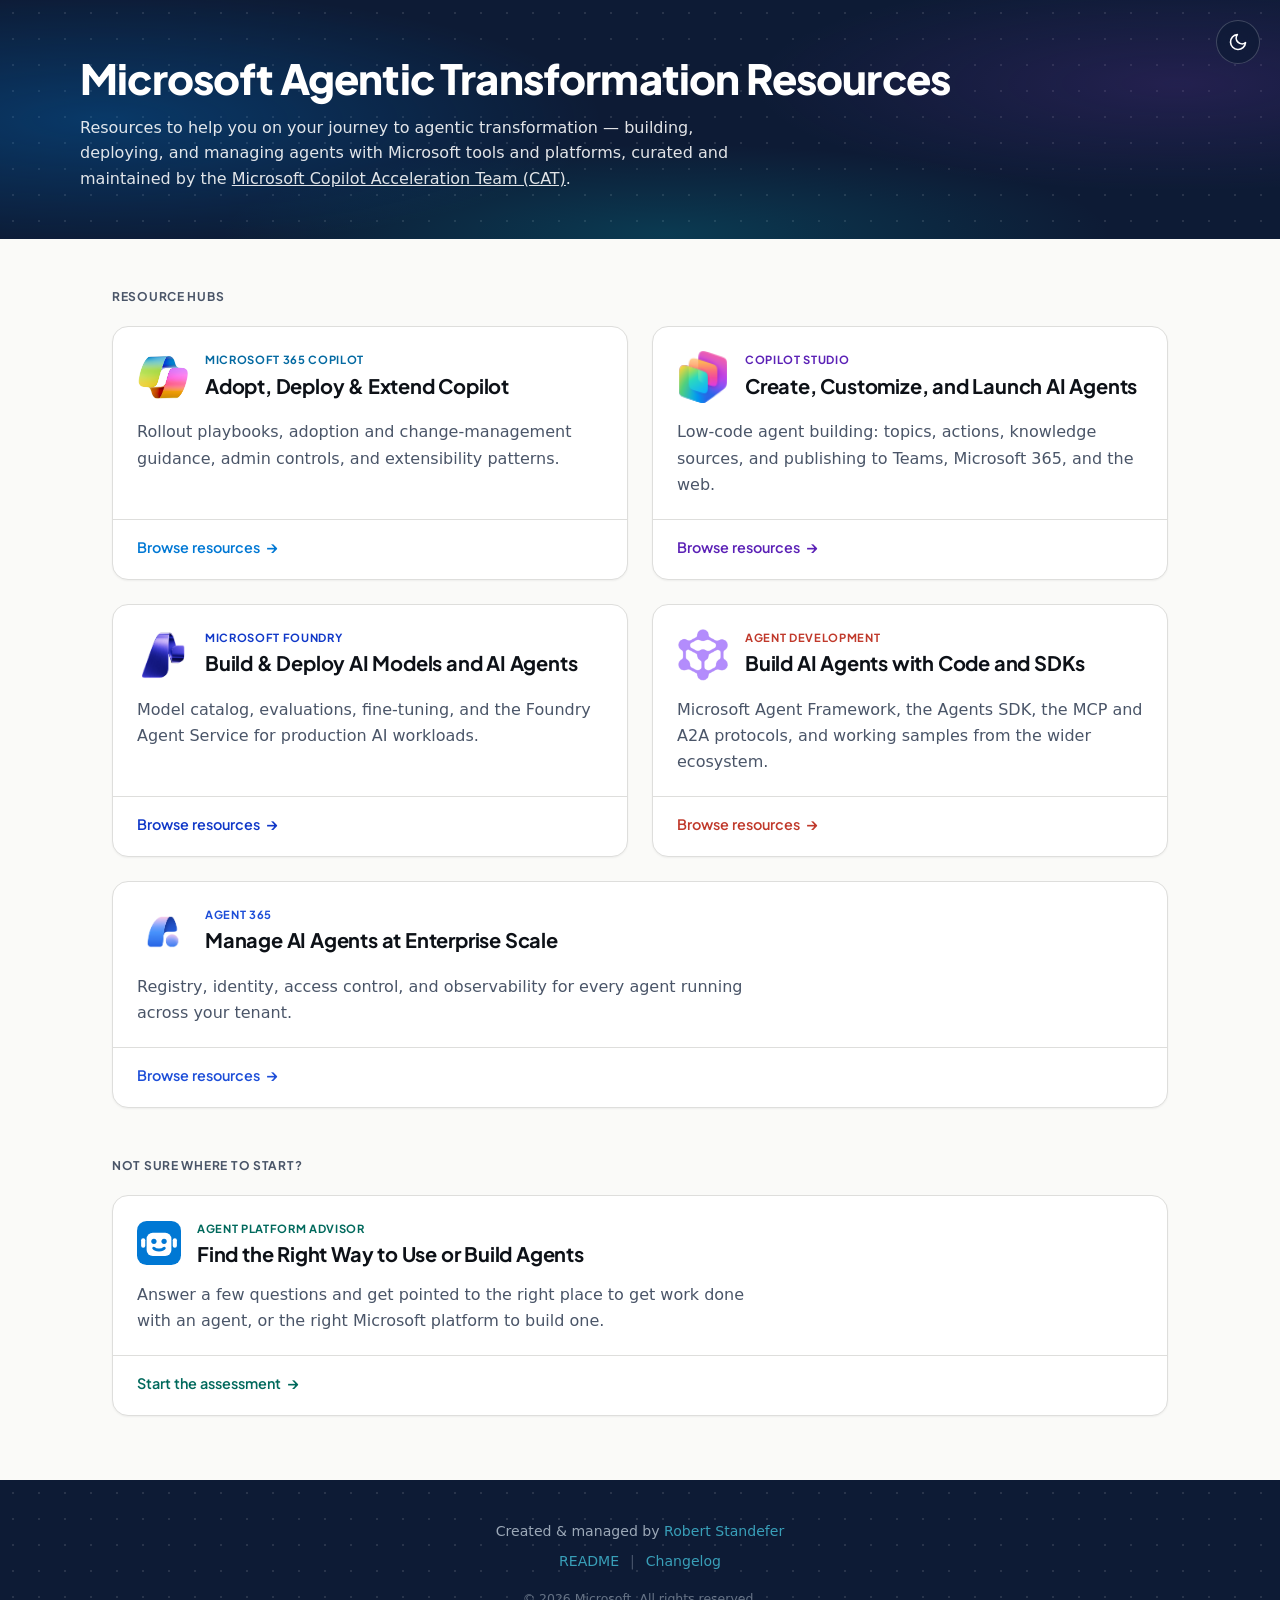
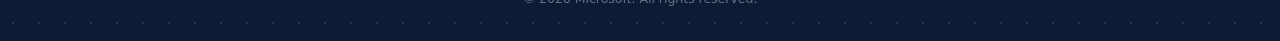
==== commit e58aadd1: "content: align Agent Platform Advisor card copy with the APA site The card only described half of wh" ====
--- a/index.html
+++ b/index.html
@@ -175,15 +175,15 @@
           <div class="card-icon"><img src="images/agent-platform-advisor-icon.svg" alt="Agent Platform Advisor" /></div>
           <div class="card-title-group">
             <span class="card-eyebrow">Agent Platform Advisor</span>
-            <h2 class="card-title">Find the Right Platform for Your Agent</h2>
+            <h2 class="card-title">Find the Right Way to Use or Build Agents</h2>
           </div>
         </div>
         <p class="card-desc">
-          Answer a few questions about your scenario and get a recommendation for which Microsoft platform to build on.
+          Answer a few questions and get pointed to the right place to get work done with an agent, or the right Microsoft platform to build one.
         </p>
       </div>
       <div class="card-cta">
-        <span class="cta-link">Start the questionnaire <span class="cta-arrow" aria-hidden="true">&rarr;</span></span>
+        <span class="cta-link">Start the assessment <span class="cta-arrow" aria-hidden="true">&rarr;</span></span>
       </div>
     </a>
   </main>
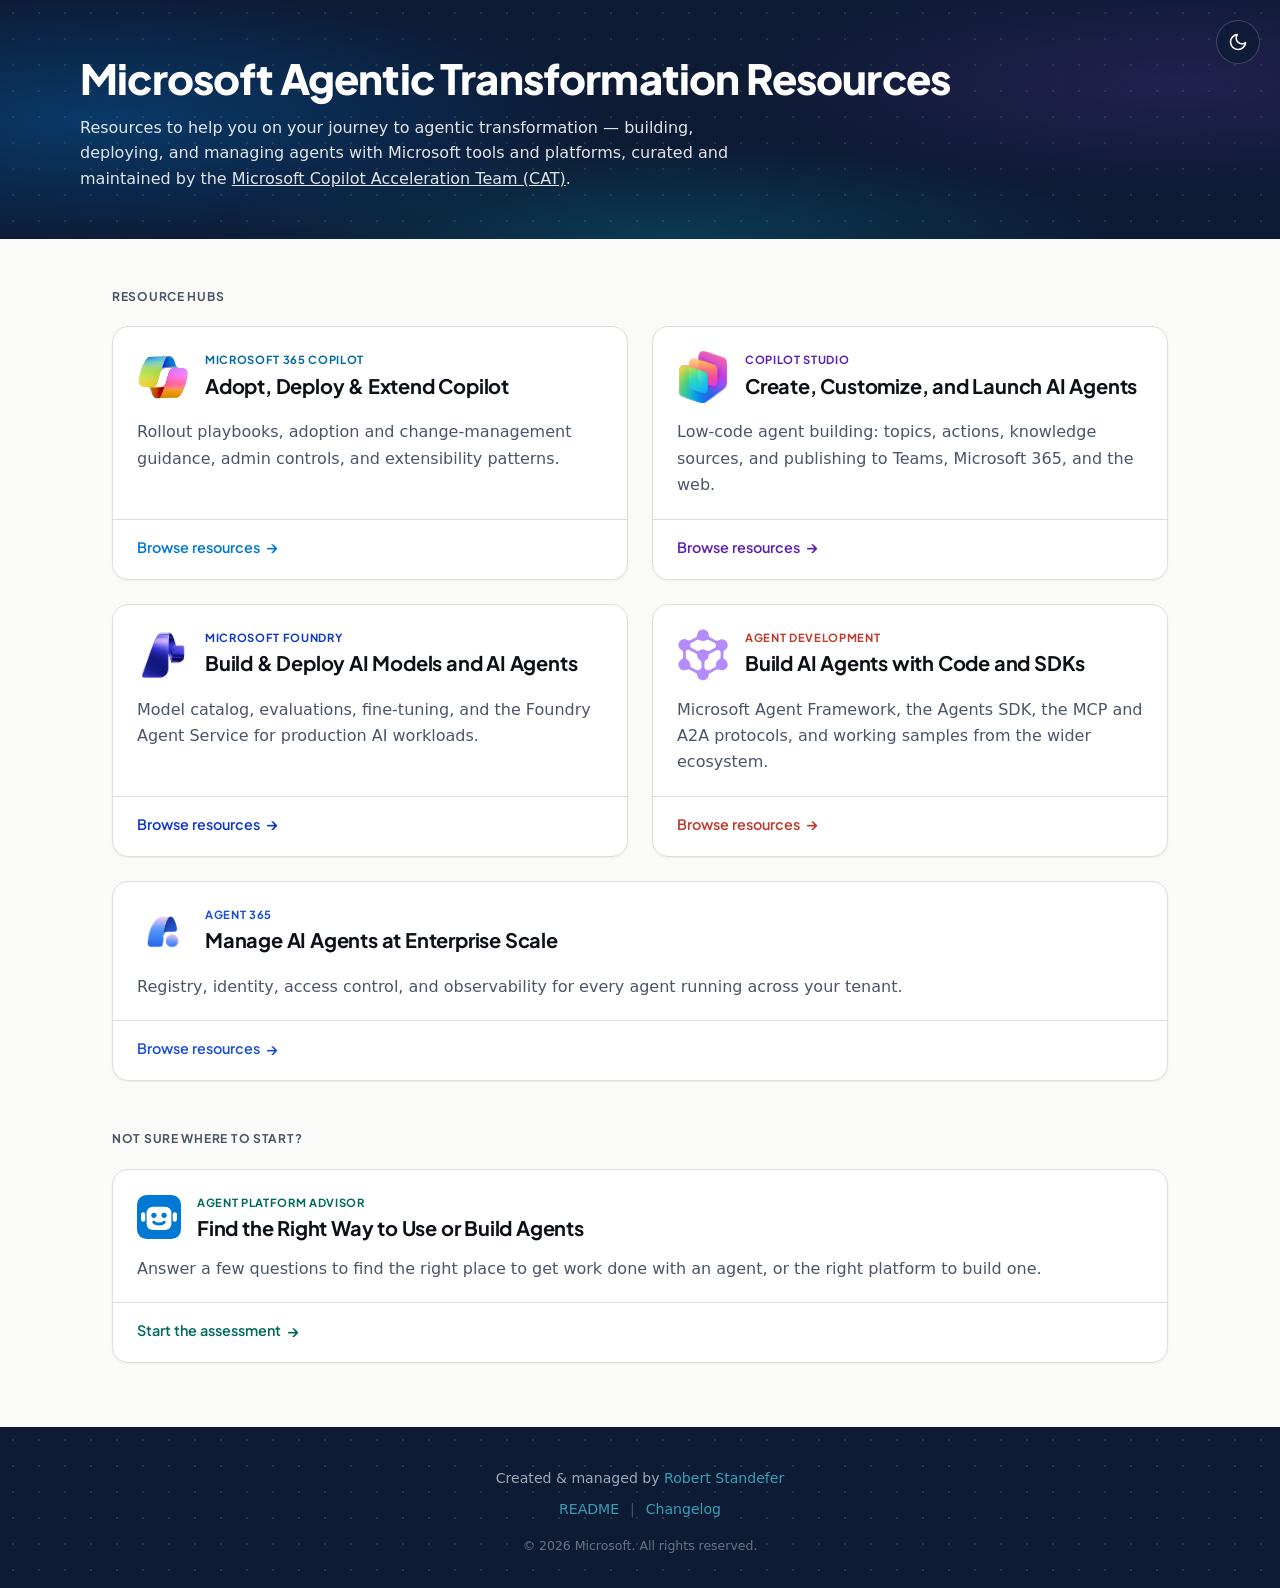
==== commit 657b0f25: "style(design): stop the full-width card descriptions from wrapping The Agent 365 and Agent Platform " ====
--- a/index.html
+++ b/index.html
@@ -179,7 +179,7 @@
           </div>
         </div>
         <p class="card-desc">
-          Answer a few questions and get pointed to the right place to get work done with an agent, or the right Microsoft platform to build one.
+          Answer a few questions to find the right place to get work done with an agent, or the right platform to build one.
         </p>
       </div>
       <div class="card-cta">
--- a/assets/css/styles.css
+++ b/assets/css/styles.css
@@ -187,9 +187,6 @@
 }
 
 /* Wide card — for tools, not resource indexes */
-.card-wide .card-desc {
-  max-width: 60ch;
-}
 @media (min-width: 720px) {
   .card-wide .card-header { align-items: center; }
   .card-wide .card-icon { width: 44px; height: 44px; }
@@ -430,7 +427,6 @@
   .cards { grid-template-columns: repeat(2, 1fr); }
   /* Odd card count would leave a hole; let the last one run the full width. */
   .cards > :last-child:nth-child(odd) { grid-column: 1 / -1; }
-  .cards > :last-child:nth-child(odd) .card-desc { max-width: 60ch; }
 }
 
 @media (prefers-reduced-motion: reduce) {
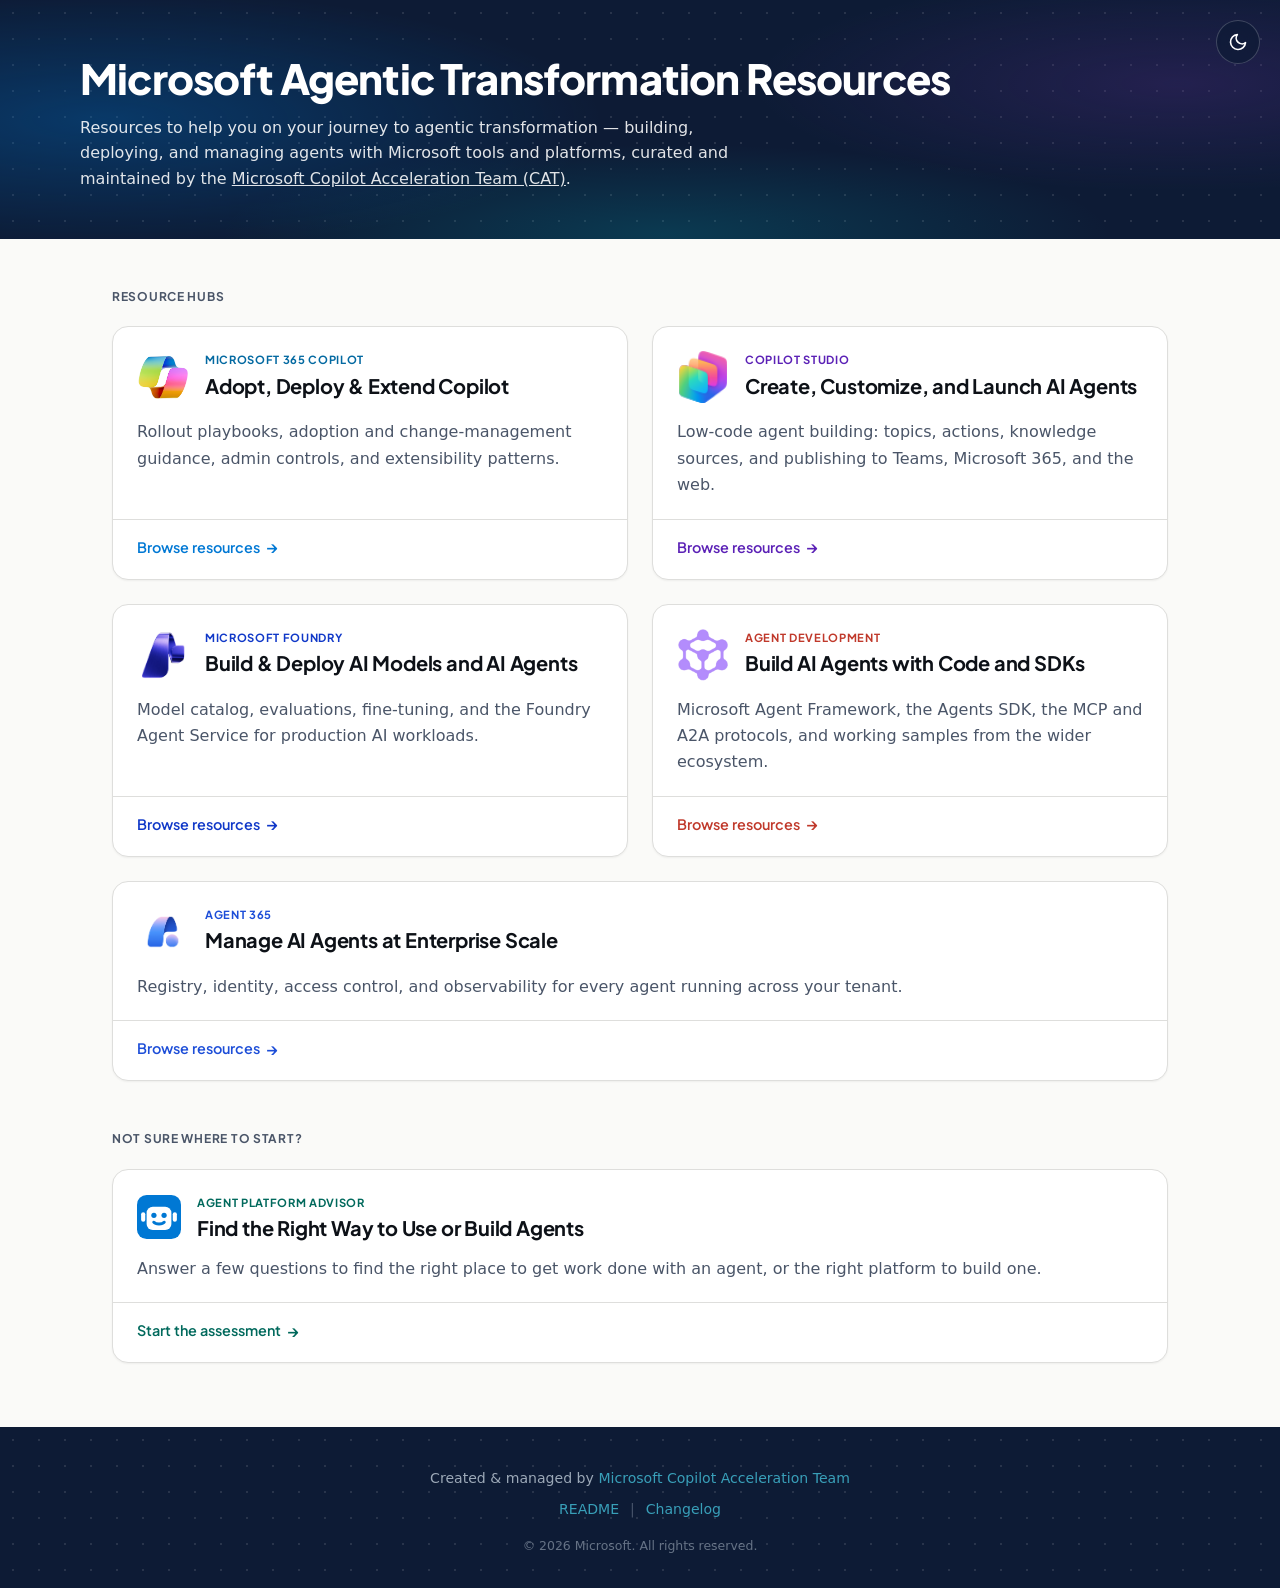
==== commit 7f160cdf: "Update footer credit to Microsoft Copilot Team" ====
--- a/index.html
+++ b/index.html
@@ -190,7 +190,7 @@
 
   <!-- Footer -->
   <footer>
-    <p>Created & managed by <a href="https://www.linkedin.com/in/rstandefer/">Robert Standefer</a></p>
+    <p>Created & managed by <a href="https://aka.ms/wearecat">Microsoft Copilot Acceleration Team</a></p>
     <p class="footer-links"><a href="https://github.com/microsoft/agent-resources/blob/main/README.md" target="_blank" rel="noopener">README</a> <span class="link-sep">|</span> <a href="https://github.com/microsoft/agent-resources/blob/main/CHANGELOG.md" target="_blank" rel="noopener">Changelog</a></p>
     <p class="copyright">© 2026 Microsoft. All rights reserved.</p>
   </footer>
